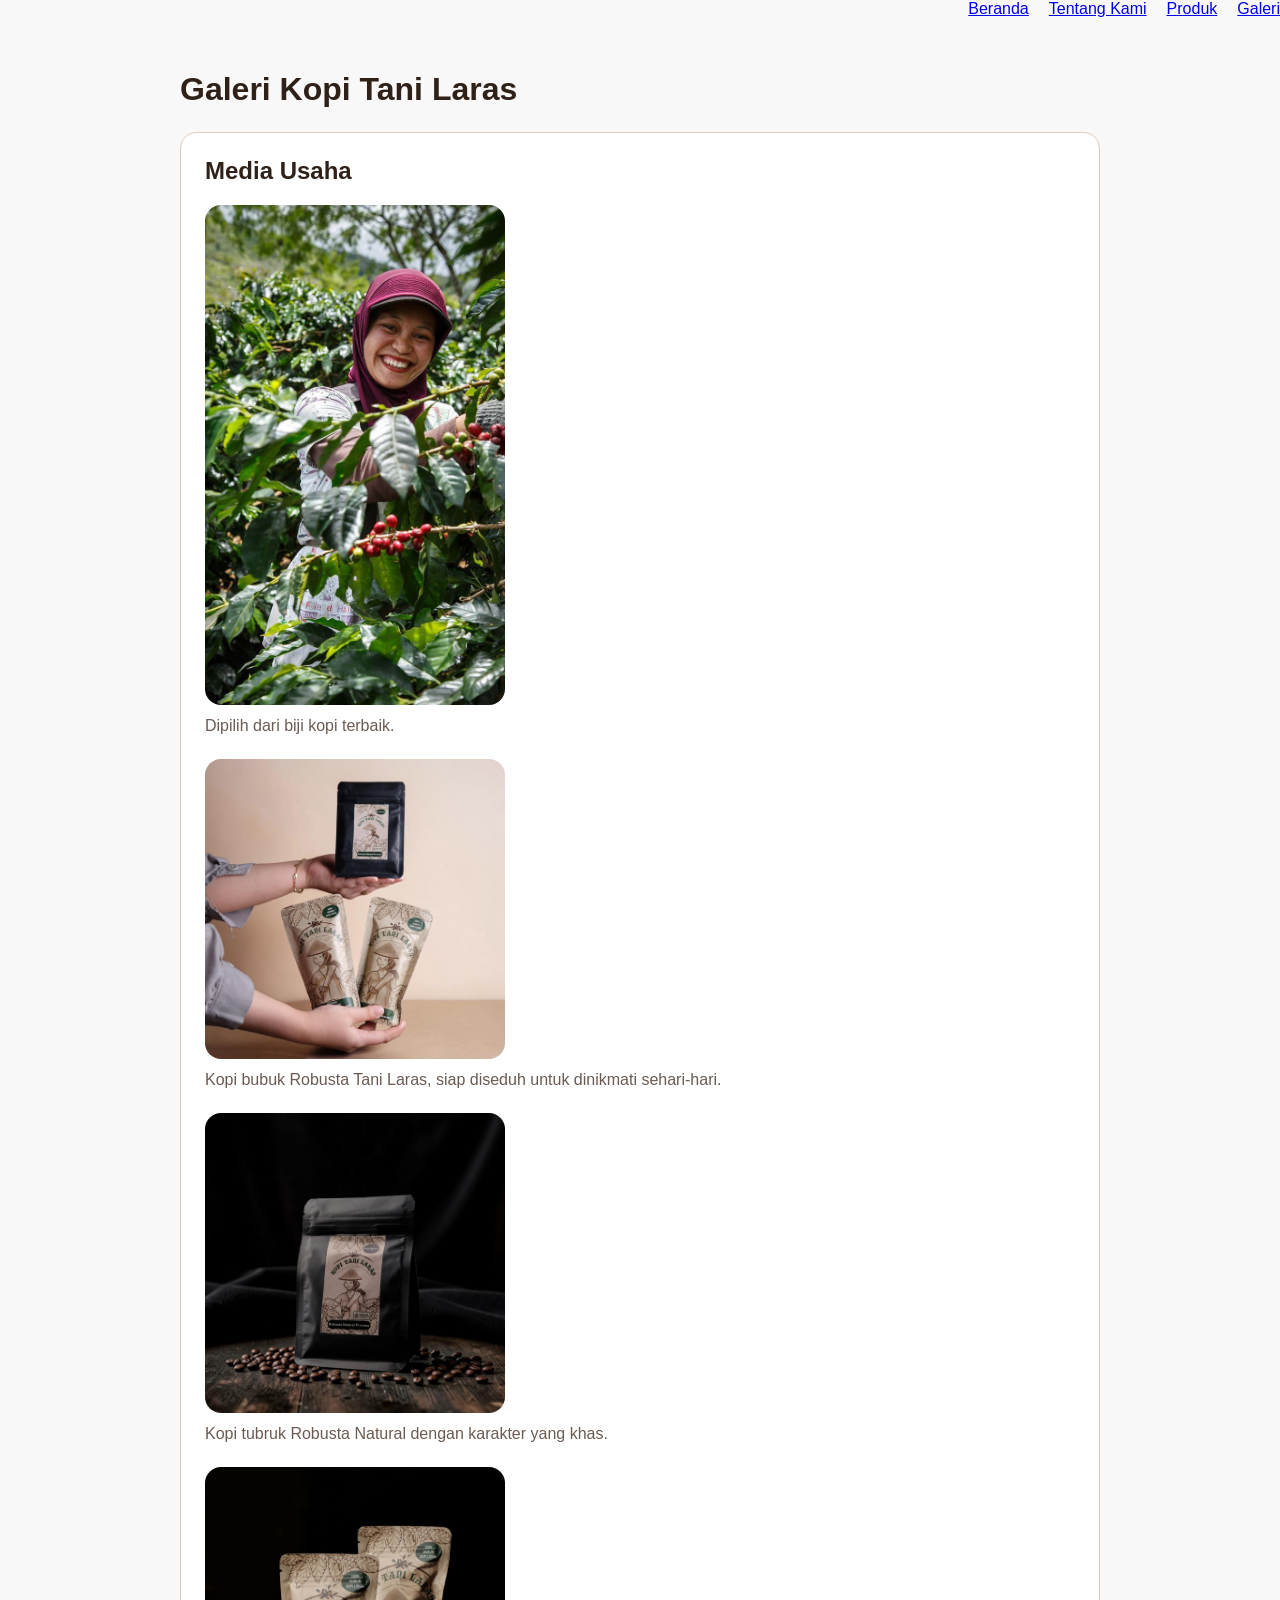
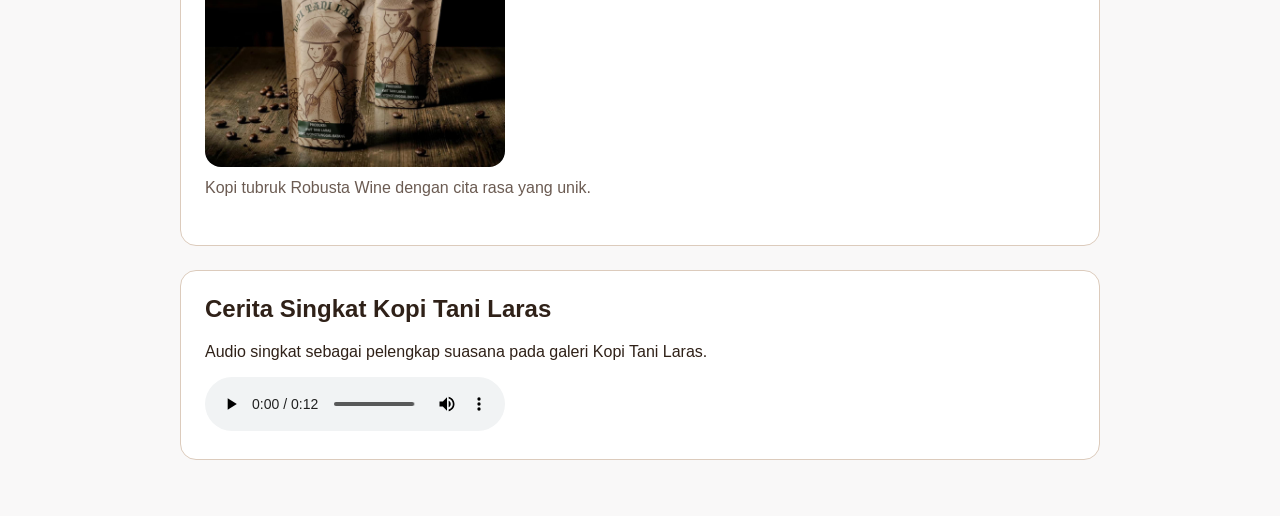
==== galeri.html @ 87e8023c "feat: tambah media dan tabel katalog" ====
<!doctype html>
<html lang="id">
  <head>
    <meta charset="utf-8" />
    <meta name="viewport" content="width=device-width, initial-scale=1" />
    <title>Galeri Kopi Tani Laras - Website UMKM</title>
    <link rel="stylesheet" href="css/style.css" />
  </head>

  <body>
    <nav class="nav" aria-label="Navigasi utama">
     <a href="index.html">Beranda</a>
     <a href="tentang.html">Tentang Kami</a>
     <a href="produk.html">Produk</a>
     <a href="galeri.html">Galeri</a>
    </nav>
    <main class="page">
      <h1>Galeri Kopi Tani Laras</h1>

      <section aria-labelledby="media-title">
        <h2 id="media-title">Media Usaha</h2>

        <div class="gallery-list">
          <figure class="media-card">
            <img
            class="crop-top"
            src="images/tanilaras.jpg"
            alt="Biji kopi Tani Laras"
            />
            <figcaption>
              Dipilih dari biji kopi terbaik.
            </figcaption>
          </figure>

            <figure class="media-card">
                <img
                src="images/kopibubuk.jpg"
                alt="Kopi bubuk Robusta Tani Laras"
                />
            <figcaption>
              Kopi bubuk Robusta Tani Laras, siap diseduh untuk dinikmati sehari-hari.
            </figcaption>
          </figure>

            <figure class="media-card">
                <img
                src="images/robustanatural.jpg"
                alt="Kopi tubruk Robusta Tani Laras"
                />
            <figcaption>
                Kopi tubruk Robusta Natural dengan karakter yang khas.
            </figcaption>
         </figure>

            <figure class="media-card">
                <img
                src="images/robustawine.jpg"
                alt="Kopi tubruk Robusta Tani Laras"
                />
                <figcaption>
                Kopi tubruk Robusta Wine dengan cita rasa yang unik.
            </figcaption>
        </div>
      </section>

      <section aria-labelledby="audio-title">
        <h2 id="audio-title">Cerita Singkat Kopi Tani Laras</h2>
        <p id="audio-note">
             Audio singkat sebagai pelengkap suasana pada galeri Kopi Tani Laras.
        </p>

      <audio controls aria-describedby="audio-note" src="assets/audio/nadakedai.mp3">
        Browser Anda tidak mendukung pemutar audio.
      </audio>
      </section>
    </main>
  </body>
</html>
---- css/style.css ----
body {
  margin: 0;
  color: #2f2118;
  background: #f9f8f8;
  font-family: Arial, sans-serif;
}

.page {
  max-width: 920px;
  margin: 0 auto;
  padding: 32px 20px;
}

.hero {
  padding: 36px;
  color: rgb(8, 79, 38);
  background: #e4ae588e;
  border-radius: 24px;
}

.eyebrow {
  margin: 0 0 8px;
  letter-spacing: 0.14em;
  text-transform: uppercase;
}

.products {
  padding-left: 1.2rem;
}

button {
  padding: 12px 18px;
  color: #2f2118;
  font-weight: 700;
  cursor: pointer;
  background: #ffd166;
  border: 0;
  border-radius: 999px;
}

nav {
  display: flex;
  justify-content: flex-end;
  gap: 20px;
}

.product-images {
  width: 280px;
  height: auto;
  border-radius: 25px;
  margin: 10px;
}

table {
  width: 100%;
  border-collapse: collapse;
}

caption {
  margin-bottom: 8px;
  font-weight: 700;
  text-align: left;
}

th,
td {
  padding: 10px;
  text-align: left;
  border: 1px solid #dccbbc;
}

img {
  width: 300px;
  max-width: 100%;
  height: auto;
  border-radius: 16px;
}

.crop-top {
  width: 300px;
  height: 500px;
  object-fit: cover;
  object-position: center bottom;
  border-radius: 16px;
}

figure {
  margin: 0 0 24px;
}

figcaption {
  margin-top: 8px;
  color: #6b5b52;
}

section {
  background: #ffffff;
  padding: 24px;
  margin: 24px 0;
  border: 1px solid #dccbbc;
  border-radius: 16px;
}

section h2 {
  margin-top: 0;
}

.products {
  padding-left: 20px;
}

.products li {
  margin-bottom: 18px;
}

.products h3 {
  margin-bottom: 6px;
}

figure {
  margin: 0 0 24px;
}

figcaption {
  margin-top: 8px;
  color: #6b5b52;
}
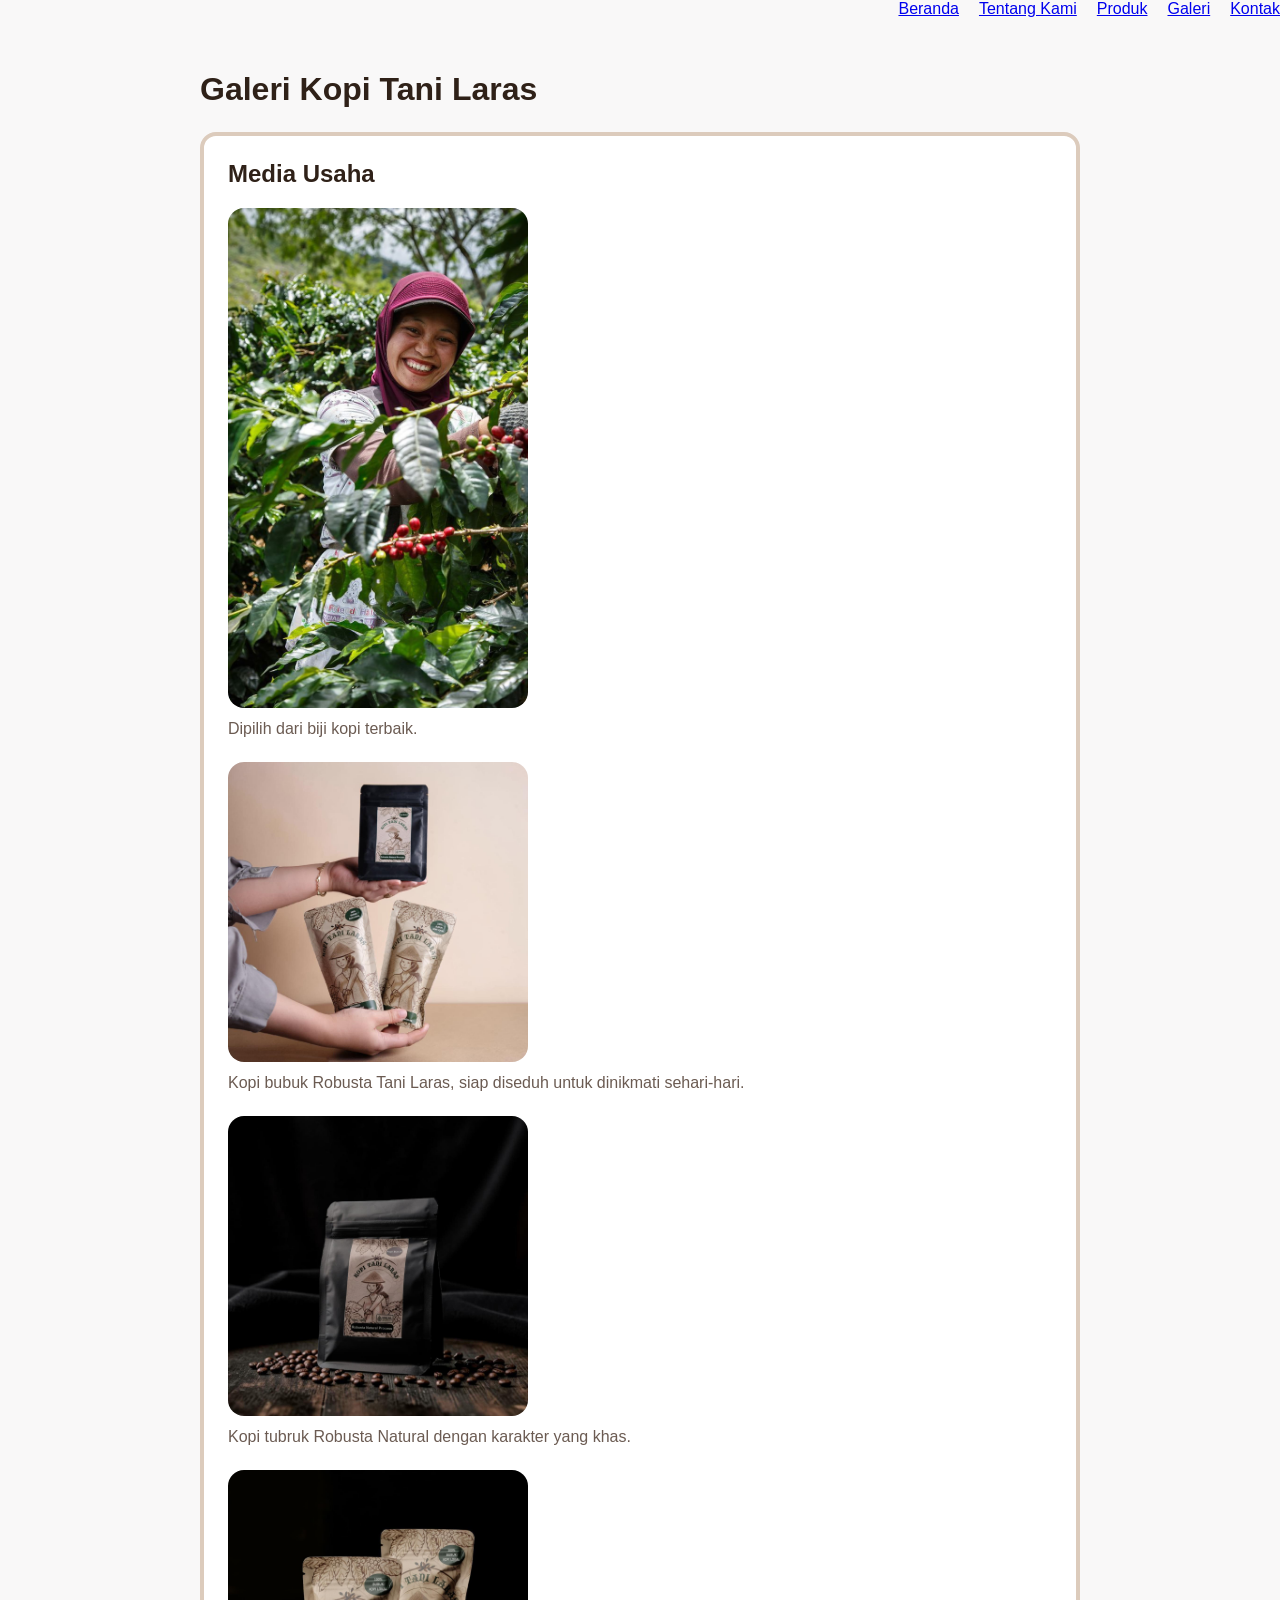
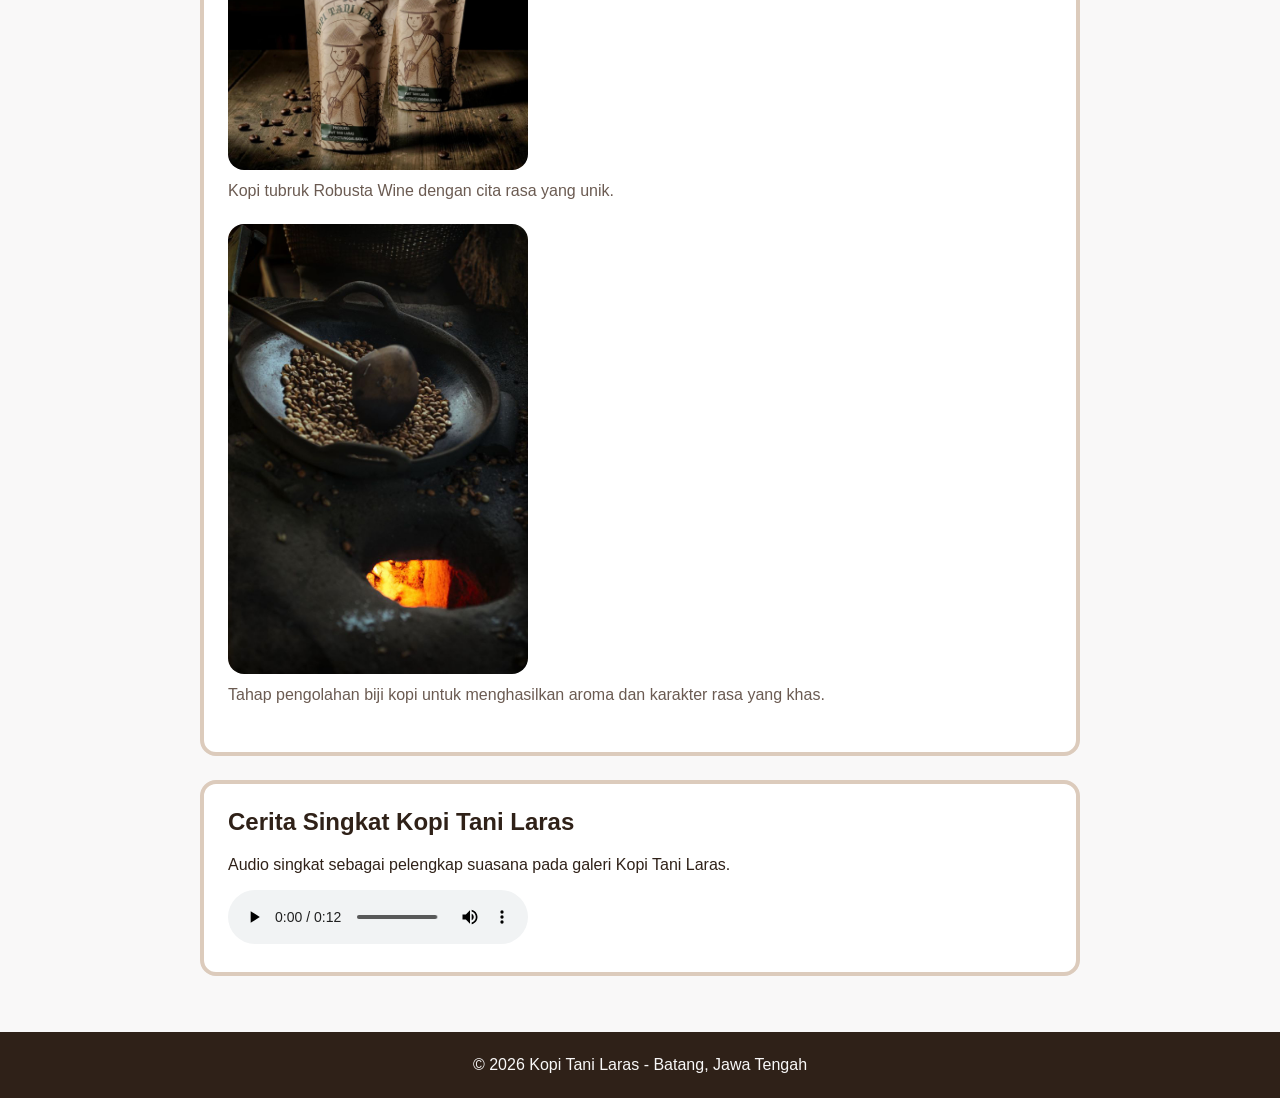
==== commit 6187113e: "feat(p04): tambah form kontak dan aksesibilitas" ====
--- a/galeri.html
+++ b/galeri.html
@@ -8,12 +8,13 @@
   </head>
 
   <body>
-    <nav class="nav" aria-label="Navigasi utama">
-     <a href="index.html">Beranda</a>
-     <a href="tentang.html">Tentang Kami</a>
-     <a href="produk.html">Produk</a>
-     <a href="galeri.html">Galeri</a>
-    </nav>
+  <nav class="nav" aria-label="Navigasi utama">
+    <a href="index.html">Beranda</a>
+    <a href="tentang.html">Tentang Kami</a>
+    <a href="produk.html">Produk</a>
+    <a href="galeri.html">Galeri</a>
+    <a href="kontak.html">Kontak</a>
+  </nav>
     <main class="page">
       <h1>Galeri Kopi Tani Laras</h1>
 
@@ -59,7 +60,18 @@
                 />
                 <figcaption>
                 Kopi tubruk Robusta Wine dengan cita rasa yang unik.
+                </figcaption>
+          </figure>
+
+            <figure class="media-card">
+                <img
+                src="images/sangrai.jpg"
+                alt="Kopi tubruk Robusta Tani Laras"
+                />
+                <figcaption>
+                Tahap pengolahan biji kopi untuk menghasilkan aroma dan karakter rasa yang khas.
             </figcaption>
+
         </div>
       </section>
 
@@ -74,5 +86,8 @@
       </audio>
       </section>
     </main>
+<footer class="footer">
+  <p>&copy; 2026 Kopi Tani Laras - Batang, Jawa Tengah</p>
+</footer>
   </body>
 </html>
--- a/css/style.css
+++ b/css/style.css
@@ -3,19 +3,66 @@
   color: #2f2118;
   background: #f9f8f8;
   font-family: Arial, sans-serif;
+  min-height: 100vh;
+  display: flex;
+  flex-direction: column;
 }
 
 .page {
+  width: 100%;
   max-width: 920px;
+  box-sizing: border-box;
   margin: 0 auto;
   padding: 32px 20px;
+  flex: 1;
 }
 
 .hero {
   padding: 36px;
-  color: rgb(8, 79, 38);
-  background: #e4ae588e;
+  color: rgb(228, 226, 219);
+  background-image:
+    linear-gradient(rgba(0, 0, 0, 0.35), rgba(0, 0, 0, 0.35)),
+    url("../images/hero.png");
+  background-size: cover;
+  background-position: center;
+  background-repeat: no-repeat;
+  border: none;
+  outline: none;
+  box-shadow: none;
   border-radius: 24px;
+  min-height: 240px;
+}
+
+.tentang-gambar {
+  padding: 0;
+  margin: 24px 0;
+  background: transparent;
+  border: none;
+  border-radius: 0;
+}
+
+.tentang-gambar img {
+  width: 100%;
+  height: 400px;
+  object-fit: cover;
+  display: block;
+  border-radius: 24px;
+}
+
+.tentang-isi {
+  margin-top: 24px;
+  padding: 28px;
+  background: #ffffff;
+  border-radius: 16px;
+   text-align: justify;
+}
+
+.tentang-isi h1 {
+  margin-top: 0;
+}
+
+#promoButton {
+  margin-top: 50px;
 }
 
 .eyebrow {
@@ -25,7 +72,15 @@
 }
 
 .products {
-  padding-left: 1.2rem;
+  padding-left: 20px;
+}
+
+.products li {
+  margin-bottom: 8px;
+}
+
+.products h3 {
+  margin-bottom: 6px;
 }
 
 button {
@@ -97,7 +152,7 @@
   background: #ffffff;
   padding: 24px;
   margin: 24px 0;
-  border: 1px solid #dccbbc;
+  border: 4px solid #dccbbc;
   border-radius: 16px;
 }
 
@@ -105,23 +160,44 @@
   margin-top: 0;
 }
 
-.products {
-  padding-left: 20px;
-}
-
-.products li {
-  margin-bottom: 18px;
-}
-
-.products h3 {
+.field {
+  margin-bottom: 16px;
+}
+
+.field label {
+  display: block;
   margin-bottom: 6px;
 }
 
-figure {
-  margin: 0 0 24px;
-}
-
-figcaption {
-  margin-top: 8px;
-  color: #6b5b52;
+fieldset {
+  margin: 0 0 16px;
+}
+
+#preview-form {
+  padding: 16px;
+  white-space: pre-wrap;
+  background: white;
+  border: 1px solid #dccbbc;
+}
+
+#pesan {
+  width: 100%;
+  min-height: 200px;
+  box-sizing: border-box;
+  resize: vertical;
+}
+
+.footer {
+  flex-shrink: 0;
+  width: 100%;
+  box-sizing: border-box;
+  margin-top: 0;
+  padding: 24px 20px;
+  text-align: center;
+  color: #f9f8f8;
+  background: #2f2118;
+}
+
+.footer p {
+  margin: 0;
 }
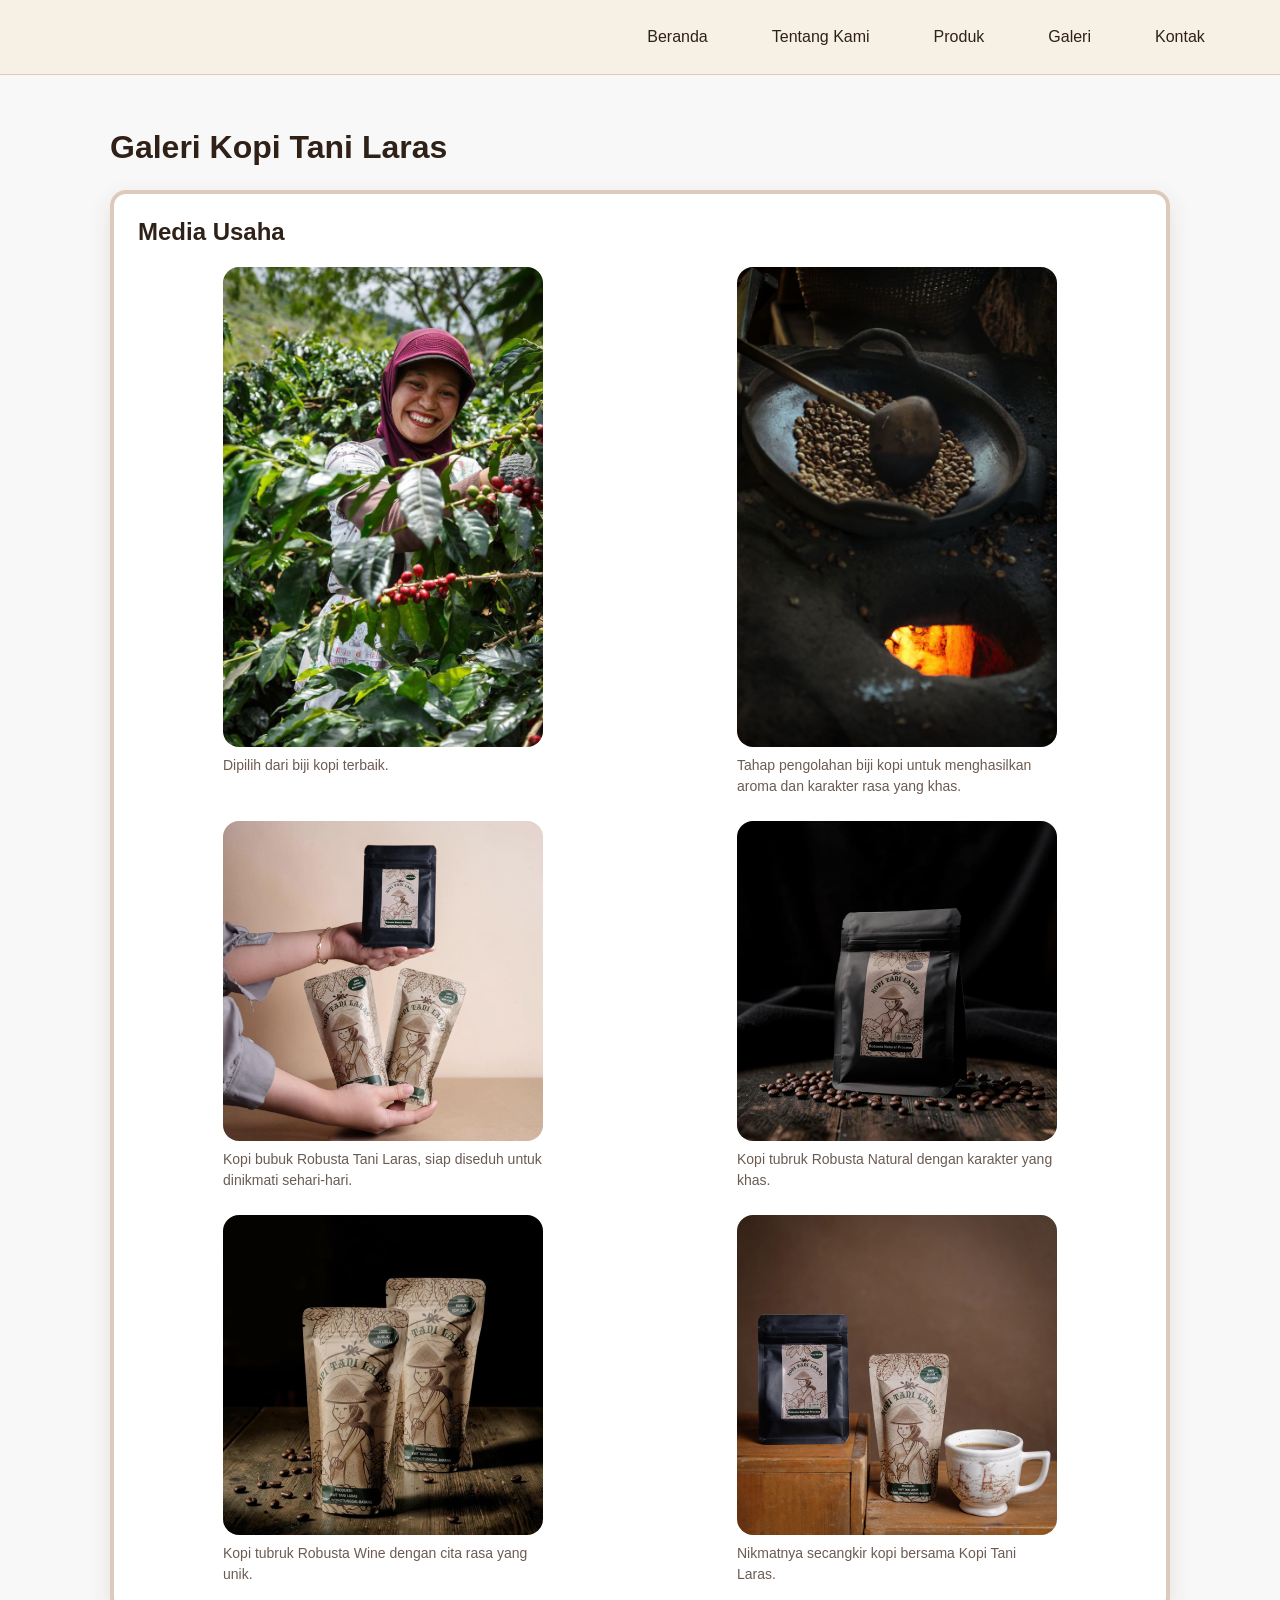
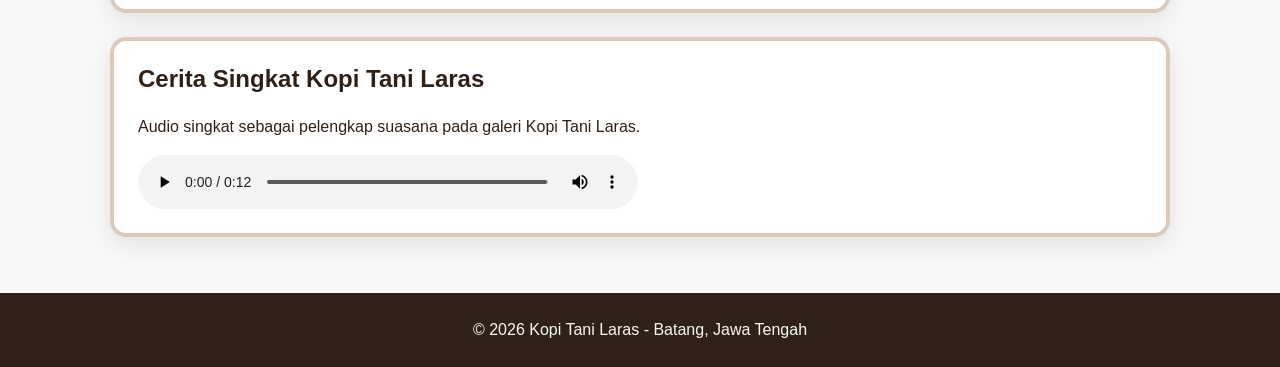
==== commit 7a042496: "fix: perbaiki halaman galeri" ====
--- a/galeri.html
+++ b/galeri.html
@@ -8,86 +8,102 @@
   </head>
 
   <body>
-  <nav class="nav" aria-label="Navigasi utama">
-    <a href="index.html">Beranda</a>
-    <a href="tentang.html">Tentang Kami</a>
-    <a href="produk.html">Produk</a>
-    <a href="galeri.html">Galeri</a>
-    <a href="kontak.html">Kontak</a>
-  </nav>
-    <main class="page">
+    <nav class="nav" aria-label="Navigasi utama">
+      <a href="index.html">Beranda</a>
+      <a href="tentang.html">Tentang Kami</a>
+      <a href="produk.html">Produk</a>
+      <a href="galeri.html">Galeri</a>
+      <a href="kontak.html">Kontak</a>
+    </nav>
+
+    <main class="page galeri-page">
       <h1>Galeri Kopi Tani Laras</h1>
 
       <section aria-labelledby="media-title">
         <h2 id="media-title">Media Usaha</h2>
 
-        <div class="gallery-list">
+        <div class="gallery-grid">
           <figure class="media-card">
             <img
-            class="crop-top"
-            src="images/tanilaras.jpg"
-            alt="Biji kopi Tani Laras"
+              src="images/tanilaras.jpg"
+              alt="Biji kopi Tani Laras"
             />
             <figcaption>
               Dipilih dari biji kopi terbaik.
             </figcaption>
           </figure>
 
-            <figure class="media-card">
-                <img
-                src="images/kopibubuk.jpg"
-                alt="Kopi bubuk Robusta Tani Laras"
-                />
+          <figure class="media-card">
+            <img
+              src="images/sangrai.jpg"
+              alt="Proses pengolahan biji kopi Tani Laras"
+            />
+            <figcaption>
+              Tahap pengolahan biji kopi untuk menghasilkan aroma dan karakter rasa yang khas.
+            </figcaption>
+          </figure>
+
+          <figure class="media-card">
+            <img
+              src="images/kopibubuk.jpg"
+              alt="Kopi bubuk Robusta Tani Laras"
+            />
             <figcaption>
               Kopi bubuk Robusta Tani Laras, siap diseduh untuk dinikmati sehari-hari.
             </figcaption>
           </figure>
 
-            <figure class="media-card">
-                <img
-                src="images/robustanatural.jpg"
-                alt="Kopi tubruk Robusta Tani Laras"
-                />
+          <figure class="media-card">
+            <img
+              src="images/robustanatural.jpg"
+              alt="Kopi tubruk Robusta Tani Laras"
+            />
             <figcaption>
-                Kopi tubruk Robusta Natural dengan karakter yang khas.
+              Kopi tubruk Robusta Natural dengan karakter yang khas.
             </figcaption>
-         </figure>
-
-            <figure class="media-card">
-                <img
-                src="images/robustawine.jpg"
-                alt="Kopi tubruk Robusta Tani Laras"
-                />
-                <figcaption>
-                Kopi tubruk Robusta Wine dengan cita rasa yang unik.
-                </figcaption>
           </figure>
 
-            <figure class="media-card">
-                <img
-                src="images/sangrai.jpg"
-                alt="Kopi tubruk Robusta Tani Laras"
-                />
-                <figcaption>
-                Tahap pengolahan biji kopi untuk menghasilkan aroma dan karakter rasa yang khas.
+          <figure class="media-card">
+            <img
+              src="images/robustawine.jpg"
+              alt="Kopi tubruk Robusta Tani Laras"
+            />
+            <figcaption>
+              Kopi tubruk Robusta Wine dengan cita rasa yang unik.
             </figcaption>
+          </figure>
 
+          <figure class="media-card">
+            <img
+              src="images/produk.jpg"
+              alt="Produk kopi Tani Laras"
+            />
+            <figcaption>
+              Nikmatnya secangkir kopi bersama Kopi Tani Laras.
+            </figcaption>
+          </figure>
         </div>
       </section>
 
       <section aria-labelledby="audio-title">
         <h2 id="audio-title">Cerita Singkat Kopi Tani Laras</h2>
+
         <p id="audio-note">
-             Audio singkat sebagai pelengkap suasana pada galeri Kopi Tani Laras.
+          Audio singkat sebagai pelengkap suasana pada galeri Kopi Tani Laras.
         </p>
 
-      <audio controls aria-describedby="audio-note" src="assets/audio/nadakedai.mp3">
-        Browser Anda tidak mendukung pemutar audio.
-      </audio>
+        <audio
+          controls
+          aria-describedby="audio-note"
+          src="assets/audio/nadakedai.mp3"
+        >
+          Browser Anda tidak mendukung pemutar audio.
+        </audio>
       </section>
     </main>
-<footer class="footer">
-  <p>&copy; 2026 Kopi Tani Laras - Batang, Jawa Tengah</p>
-</footer>
+
+    <footer class="footer">
+      <p>&copy; 2026 Kopi Tani Laras - Batang, Jawa Tengah</p>
+    </footer>
   </body>
 </html>
--- a/css/style.css
+++ b/css/style.css
@@ -1,8 +1,46 @@
+
+:root {
+  /* Warna */
+  --color-primary: #6f3b1f;
+  --color-primary-strong: #4b2715;
+  --color-text: #2f2118;
+  --color-muted: #6b5b52;
+  --color-background: #f9f8f8;
+  --color-surface: #ffffff;
+  --color-border: #dccbbc;
+  --color-accent: #ffd166;
+  --color-focus: #1d4ed8;
+
+  /* Jarak */
+  --space-1: 8px;
+  --space-2: 16px;
+  --space-3: 24px;
+  --space-4: 32px;
+  --space-5: 36px;
+
+  /* Sudut */
+  --radius-sm: 8px;
+  --radius-md: 16px;
+  --radius-lg: 24px;
+  --radius-pill: 999px;
+
+  /* Bayangan */
+  --shadow-card: 0 8px 24px rgb(47 33 24 / 10%);
+}
+
+*,
+*::before,
+*::after {
+  box-sizing: border-box;
+}
+
 body {
   margin: 0;
-  color: #2f2118;
-  background: #f9f8f8;
+  color: var(--color-text);
+  background: var(--color-background);
   font-family: Arial, sans-serif;
+  font-size: 1rem;
+  line-height: 1.6;
   min-height: 100vh;
   display: flex;
   flex-direction: column;
@@ -11,31 +49,44 @@
 .page {
   width: 100%;
   max-width: 920px;
-  box-sizing: border-box;
   margin: 0 auto;
-  padding: 32px 20px;
+  padding: var(--space-4) 20px;
   flex: 1;
 }
 
 .hero {
+  display: grid;
+  grid-template-columns: 1.2fr 0.8fr;
+  gap: var(--space-4);
+  align-items: center;
   padding: 36px;
   color: rgb(228, 226, 219);
-  background-image:
-    linear-gradient(rgba(0, 0, 0, 0.35), rgba(0, 0, 0, 0.35)),
-    url("../images/hero.png");
-  background-size: cover;
-  background-position: center;
-  background-repeat: no-repeat;
+  background: var(--color-primary);
   border: none;
   outline: none;
   box-shadow: none;
-  border-radius: 24px;
+  border-radius: var(--radius-lg);
   min-height: 240px;
+}
+
+.hero-image {
+  display: block;
+  width: 100%;
+  max-width: 400px;
+  height: auto;
+  justify-self: end;
+  border-radius: var(--radius-md);
+}
+
+h1,
+h2,
+h3 {
+  line-height: 1.2;
 }
 
 .tentang-gambar {
   padding: 0;
-  margin: 24px 0;
+  margin: var(--space-3) 0;
   background: transparent;
   border: none;
   border-radius: 0;
@@ -46,15 +97,15 @@
   height: 400px;
   object-fit: cover;
   display: block;
-  border-radius: 24px;
+  border-radius: var(--radius-lg);
 }
 
 .tentang-isi {
-  margin-top: 24px;
-  padding: 28px;
-  background: #ffffff;
-  border-radius: 16px;
-   text-align: justify;
+  margin-top: var(--space-3);
+  padding: var(--space-4);
+  background: var(--color-surface);
+  border-radius: var(--radius-md);
+  text-align: justify;
 }
 
 .tentang-isi h1 {
@@ -62,11 +113,11 @@
 }
 
 #promoButton {
-  margin-top: 50px;
+  margin-top: var(--space-5);
 }
 
 .eyebrow {
-  margin: 0 0 8px;
+  margin: 0 0 var(--space-1);
   letter-spacing: 0.14em;
   text-transform: uppercase;
 }
@@ -76,34 +127,97 @@
 }
 
 .products li {
-  margin-bottom: 8px;
+  margin-bottom: var(--space-1);
 }
 
 .products h3 {
-  margin-bottom: 6px;
+  margin-bottom: var(--space-1);
 }
 
 button {
-  padding: 12px 18px;
-  color: #2f2118;
+  padding: var(--space-2) 18px;
+  color: var(--color-text);
   font-weight: 700;
   cursor: pointer;
-  background: #ffd166;
+  background: var(--color-accent);
   border: 0;
-  border-radius: 999px;
-}
-
-nav {
-  display: flex;
+  border-radius: var(--radius-pill);
+}
+
+.nav {
+  display: flex;
+  gap: var(--space-2);
+  align-items: center;
   justify-content: flex-end;
-  gap: 20px;
+  flex-wrap: wrap;
+  width: 100%;
+  margin: 0;
+  padding: var(--space-2) 4%;
+  background: #f7f0e5;
+  border-bottom: 1px solid var(--color-border);
+}
+
+.nav a {
+  display: inline-block;
+  margin: 0 var(--space-1);
+  padding: var(--space-1) var(--space-2);
+  color: var(--color-text);
+  text-decoration: none;
+  border-radius: var(--radius-sm);
+}
+
+.nav a:visited {
+  color: var(--color-text);
+}
+
+.nav a:hover {
+  color: var(--color-primary);
+  background: #ead9c5;
+}
+
+.product-card {
+  position: relative;
+  display: flex;
+  flex-direction: column;
+  padding-top: 48px;
+}
+
+.product-badge {
+  position: absolute;
+  top: var(--space-2);
+  right: var(--space-2);
+  padding: 0.25rem var(--space-2);
+  color: var(--color-primary-strong);
+  font-size: 0.875rem;
+  font-weight: 800;
+  background: #fef3c7;
+  border-radius: var(--radius-pill);
+}
+
+.card-actions {
+  display: flex;
+  gap: var(--space-2);
+  align-items: center;
+  flex-wrap: wrap;
+  margin-top: auto;
+}
+
+.product-grid,
+.gallery-grid {
+  display: grid;
+  grid-template-columns: repeat(3, minmax(0, 1fr));
+  gap: var(--space-3);
+}
+
+.gallery-grid {
+  grid-template-columns: repeat(2, minmax(0, 1fr));
 }
 
 .product-images {
   width: 280px;
   height: auto;
-  border-radius: 25px;
-  margin: 10px;
+  border-radius: var(--radius-lg);
+  margin: var(--space-1);
 }
 
 table {
@@ -112,23 +226,23 @@
 }
 
 caption {
-  margin-bottom: 8px;
+  margin-bottom: var(--space-1);
   font-weight: 700;
   text-align: left;
 }
 
 th,
 td {
-  padding: 10px;
+  padding: var(--space-1);
   text-align: left;
-  border: 1px solid #dccbbc;
+  border: 1px solid var(--color-border);
 }
 
 img {
   width: 300px;
   max-width: 100%;
   height: auto;
-  border-radius: 16px;
+  border-radius: var(--radius-md);
 }
 
 .crop-top {
@@ -136,7 +250,7 @@
   height: 500px;
   object-fit: cover;
   object-position: center bottom;
-  border-radius: 16px;
+  border-radius: var(--radius-md);
 }
 
 figure {
@@ -145,15 +259,16 @@
 
 figcaption {
   margin-top: 8px;
-  color: #6b5b52;
+  color: var(--color-muted);
 }
 
 section {
-  background: #ffffff;
-  padding: 24px;
-  margin: 24px 0;
-  border: 4px solid #dccbbc;
-  border-radius: 16px;
+  background: var(--color-surface);
+  padding: var(--space-3);
+  margin: var(--space-3) 0;
+  border: 4px solid var(--color-border);
+  border-radius: var(--radius-md);
+  box-shadow: var(--shadow-card);
 }
 
 section h2 {
@@ -161,23 +276,45 @@
 }
 
 .field {
-  margin-bottom: 16px;
+  margin-bottom: var(--space-3);
 }
 
 .field label {
   display: block;
-  margin-bottom: 6px;
+  margin-bottom: var(--space-1);
+  font-weight: 700;
+}
+
+.field input,
+.field select,
+.field textarea {
+  width: 100%;
+  padding: var(--space-2);
+  color: inherit;
+  font: inherit;
+  background: var(--color-surface);
+  border: 1px solid var(--color-border);
+  border-radius: var(--radius-sm);
+}
+
+input[type="radio"],
+input[type="checkbox"] {
+  width: auto;
 }
 
 fieldset {
-  margin: 0 0 16px;
+  margin: 0 0 var(--space-3);
+  padding: var(--space-3);
+  border: 1px solid var(--color-border);
+  border-radius: var(--radius-sm);
 }
 
 #preview-form {
-  padding: 16px;
+  padding: var(--space-3);
   white-space: pre-wrap;
-  background: white;
-  border: 1px solid #dccbbc;
+  background: var(--color-surface);
+  border: 1px solid var(--color-border);
+  border-radius: var(--radius-sm);
 }
 
 #pesan {
@@ -187,17 +324,95 @@
   resize: vertical;
 }
 
+:focus-visible {
+  outline: 3px solid var(--color-focus);
+  outline-offset: 3px;
+}
+
 .footer {
-  flex-shrink: 0;
-  width: 100%;
-  box-sizing: border-box;
+  width: 100%;
   margin-top: 0;
-  padding: 24px 20px;
+  padding: var(--space-3) 20px;
   text-align: center;
-  color: #f9f8f8;
-  background: #2f2118;
+  color: var(--color-background);
+  background: var(--color-text);
 }
 
 .footer p {
   margin: 0;
+}
+
+.waktu-pilihan {
+  display: flex;
+  flex-wrap: wrap;
+  align-items: center;
+  gap: var(--space-2);
+}
+
+.waktu-pilihan legend {
+  width: 100%;
+}
+
+.waktu-pilihan .field {
+  display: flex;
+  align-items: center;
+  gap: var(--space-1);
+  margin-bottom: 0;
+}
+
+.topik-pilihan .field {
+  display: flex;
+  align-items: center;
+  gap: var(--space-1);
+  margin-bottom: var(--space-1);
+}
+
+.topik-pilihan .field label {
+  margin-bottom: 0;
+}
+
+.galeri-page {
+  max-width: 1100px;
+}
+
+.galeri-page .gallery-grid {
+  display: grid;
+  grid-template-columns: repeat(2, minmax(0, 1fr));
+  gap: var(--space-3);
+  align-items: start;
+}
+
+.galeri-page .media-card {
+  min-width: 0;
+  margin: 0;
+}
+
+.galeri-page .media-card img {
+  display: block;
+  width: 100%;
+  max-width: 320px;
+  height: auto;
+  margin: 0 auto;
+  border-radius: var(--radius-md);
+}
+
+.galeri-page .media-card figcaption {
+  max-width: 320px;
+  margin: 8px auto 0;
+  font-size: 14px;
+  line-height: 1.5;
+  text-align: left;
+}
+
+.galeri-page audio {
+  display: block;
+  width: 100%;
+  max-width: 500px;
+}
+
+.form-actions {
+  display: flex; 
+  justify-content: flex-start;
+  align-items: center;
+  gap: var(--space-2);
 }
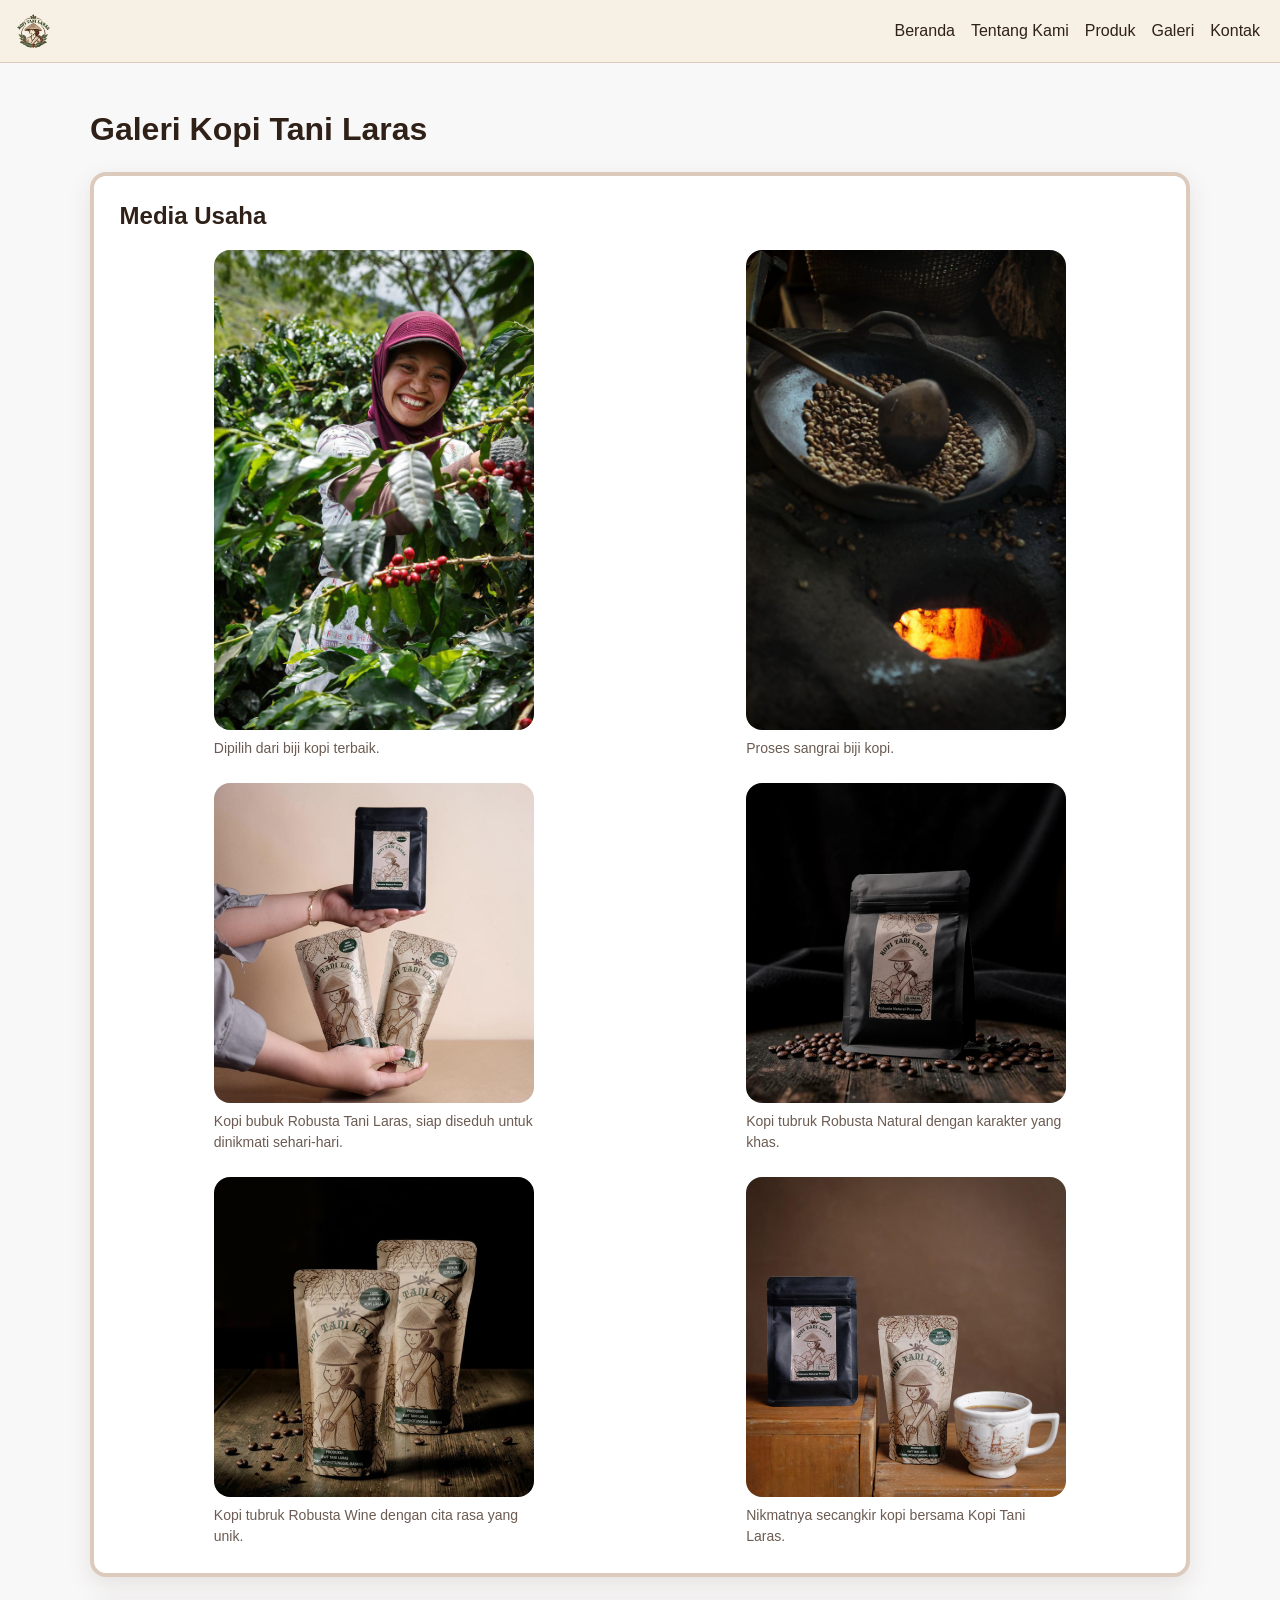
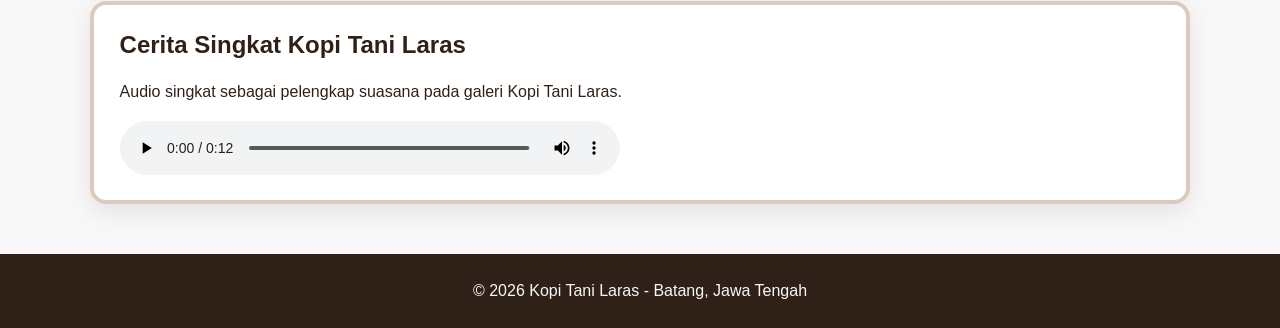
==== commit 3b56b1d8: "feat: terapkan responsive mobile-first" ====
--- a/galeri.html
+++ b/galeri.html
@@ -8,13 +8,20 @@
   </head>
 
   <body>
-    <nav class="nav" aria-label="Navigasi utama">
+
+  <nav class="nav" aria-label="Navigasi utama">
+    <a href="index.html" class="brand">
+      <img src="images/logo.png" alt="Logo Kopi Tani Laras" />
+    </a>
+
+    <div class="nav-links">
       <a href="index.html">Beranda</a>
       <a href="tentang.html">Tentang Kami</a>
       <a href="produk.html">Produk</a>
       <a href="galeri.html">Galeri</a>
       <a href="kontak.html">Kontak</a>
-    </nav>
+    </div>
+  </nav>
 
     <main class="page galeri-page">
       <h1>Galeri Kopi Tani Laras</h1>
@@ -23,65 +30,83 @@
         <h2 id="media-title">Media Usaha</h2>
 
         <div class="gallery-grid">
-          <figure class="media-card">
-            <img
-              src="images/tanilaras.jpg"
-              alt="Biji kopi Tani Laras"
-            />
-            <figcaption>
-              Dipilih dari biji kopi terbaik.
-            </figcaption>
-          </figure>
+        <figure class="media-card">
+        <img
+          src="images/tanilaras.jpg"
+          width="736"
+          height="1104"
+          loading="lazy"
+          alt="Biji kopi Tani Laras"
+        />
+        <figcaption>
+          Dipilih dari biji kopi terbaik.
+        </figcaption>
+      </figure>
 
-          <figure class="media-card">
-            <img
-              src="images/sangrai.jpg"
-              alt="Proses pengolahan biji kopi Tani Laras"
-            />
-            <figcaption>
-              Tahap pengolahan biji kopi untuk menghasilkan aroma dan karakter rasa yang khas.
-            </figcaption>
-          </figure>
+  <figure class="media-card">
+    <img
+        src="images/sangrai.jpg"
+        width="736"
+        height="1104"
+        loading="lazy"
+        alt="Proses pengolahan biji kopi Tani Laras"
+      />
+    <figcaption>
+        Proses sangrai biji kopi.
+    </figcaption>
+  </figure>
 
-          <figure class="media-card">
-            <img
-              src="images/kopibubuk.jpg"
-              alt="Kopi bubuk Robusta Tani Laras"
-            />
-            <figcaption>
-              Kopi bubuk Robusta Tani Laras, siap diseduh untuk dinikmati sehari-hari.
-            </figcaption>
-          </figure>
+  <figure class="media-card">
+    <img
+        src="images/kopibubuk.jpg"
+        width="1280"
+        height="1280"
+        loading="lazy"
+        alt="Kopi bubuk Robusta Tani Laras"
+      />
+    <figcaption>
+      Kopi bubuk Robusta Tani Laras, siap diseduh untuk dinikmati sehari-hari.
+    </figcaption>
+  </figure>
 
-          <figure class="media-card">
-            <img
-              src="images/robustanatural.jpg"
-              alt="Kopi tubruk Robusta Tani Laras"
-            />
-            <figcaption>
-              Kopi tubruk Robusta Natural dengan karakter yang khas.
-            </figcaption>
-          </figure>
+  <figure class="media-card">
+    <img
+      src="images/robustanatural.jpg"
+      width="1280"
+      height="1280"
+      loading="lazy"
+      alt="Kopi tubruk Robusta Natural Tani Laras"
+    />
+    <figcaption>
+      Kopi tubruk Robusta Natural dengan karakter yang khas.
+    </figcaption>
+  </figure>
 
-          <figure class="media-card">
-            <img
-              src="images/robustawine.jpg"
-              alt="Kopi tubruk Robusta Tani Laras"
-            />
-            <figcaption>
-              Kopi tubruk Robusta Wine dengan cita rasa yang unik.
-            </figcaption>
-          </figure>
+  <figure class="media-card">
+  <img
+    src="images/robustawine.jpg"
+    width="1280"
+    height="1280"
+    loading="lazy"
+    alt="Kopi tubruk Robusta Tani Laras"
+    />
+    <figcaption>
+      Kopi tubruk Robusta Wine dengan cita rasa yang unik.
+    </figcaption>
+  </figure>
 
-          <figure class="media-card">
-            <img
-              src="images/produk.jpg"
-              alt="Produk kopi Tani Laras"
-            />
-            <figcaption>
-              Nikmatnya secangkir kopi bersama Kopi Tani Laras.
-            </figcaption>
-          </figure>
+  <figure class="media-card">
+  <img
+    src="images/produk.jpg"
+    width="1280"
+    height="1280"
+    loading="lazy"
+    alt="Produk kopi Tani Laras"
+  />
+  <figcaption>
+    Nikmatnya secangkir kopi bersama Kopi Tani Laras.
+  </figcaption>
+</figure>
         </div>
       </section>
 
@@ -101,7 +126,6 @@
         </audio>
       </section>
     </main>
-
     <footer class="footer">
       <p>&copy; 2026 Kopi Tani Laras - Batang, Jawa Tengah</p>
     </footer>
--- a/css/style.css
+++ b/css/style.css
@@ -1,4 +1,3 @@
-
 :root {
   /* Warna */
   --color-primary: #6f3b1f;
@@ -28,6 +27,7 @@
   --shadow-card: 0 8px 24px rgb(47 33 24 / 10%);
 }
 
+/* DASAR */
 *,
 *::before,
 *::after {
@@ -47,35 +47,11 @@
 }
 
 .page {
-  width: 100%;
-  max-width: 920px;
-  margin: 0 auto;
-  padding: var(--space-4) 20px;
+  width: min(calc(100% - 2rem), 72rem);
+  min-width: 0;
+  margin-inline: auto;
+  padding-block: max(1rem, 2vw);
   flex: 1;
-}
-
-.hero {
-  display: grid;
-  grid-template-columns: 1.2fr 0.8fr;
-  gap: var(--space-4);
-  align-items: center;
-  padding: 36px;
-  color: rgb(228, 226, 219);
-  background: var(--color-primary);
-  border: none;
-  outline: none;
-  box-shadow: none;
-  border-radius: var(--radius-lg);
-  min-height: 240px;
-}
-
-.hero-image {
-  display: block;
-  width: 100%;
-  max-width: 400px;
-  height: auto;
-  justify-self: end;
-  border-radius: var(--radius-md);
 }
 
 h1,
@@ -84,36 +60,104 @@
   line-height: 1.2;
 }
 
-.tentang-gambar {
+img {
+  display: block;
+  max-width: 100%;
+  height: auto;
+  border-radius: var(--radius-md);
+}
+
+:focus-visible {
+  outline: 3px solid var(--color-focus);
+  outline-offset: 3px;
+}
+
+.nav {
+  display: flex;
+  flex-direction: column;
+  align-items: flex-start;
+  gap: 8px;
+  width: 100%;
+  margin: 0;
+  padding: 12px 16px;
+  background: #f7f0e5;
+  border-bottom: 1px solid var(--color-border);
+}
+
+.nav .brand {
+  display: block;
+  flex-shrink: 0;
+  margin: 0;
   padding: 0;
-  margin: var(--space-3) 0;
-  background: transparent;
+}
+
+.nav .brand img {
+  display: block;
+  width: 35px;
+  height: 35px;
+  object-fit: contain;
+}
+
+.nav-links {
+  display: flex;
+  flex-wrap: wrap;
+  align-items: center;
+  gap: 4px 12px;
+  width: 100%;
+  min-width: 0;
+}
+
+.nav-links a {
+  display: inline-block;
+  margin: 0;
+  padding: 6px 4px;
+  color: var(--color-text);
+  text-decoration: none;
+  border-radius: var(--radius-sm);
+}
+
+.nav-links a:visited {
+  color: var(--color-text);
+}
+
+.nav-links a:hover {
+  color: var(--color-primary);
+  background: #ead9c5;
+}
+
+.hero {
+  display: grid;
+  grid-template-columns: minmax(0, 1fr);
+  gap: var(--space-4);
+  align-items: center;
+  width: 100%;
+  max-width: 72rem;
+  min-width: 0;
+  margin-inline: auto;
+  padding: clamp(1rem, 4vw, 2.25rem);
+  color: rgb(228 226 219);
+  background: var(--color-primary);
   border: none;
-  border-radius: 0;
-}
-
-.tentang-gambar img {
-  width: 100%;
-  height: 400px;
-  object-fit: cover;
-  display: block;
   border-radius: var(--radius-lg);
-}
-
-.tentang-isi {
-  margin-top: var(--space-3);
-  padding: var(--space-4);
-  background: var(--color-surface);
+  box-shadow: none;
+}
+
+.hero > * {
+  min-width: 0;
+}
+
+.hero h1 {
+  font-size: clamp(1.75rem, 1.25rem + 2vw, 3rem);
+  line-height: 1.2;
+}
+
+.hero-image {
+  display: block;
+  width: 100%;
+  max-width: 400px;
+  height: auto;
+  justify-self: center;
   border-radius: var(--radius-md);
-  text-align: justify;
-}
-
-.tentang-isi h1 {
-  margin-top: 0;
-}
-
-#promoButton {
-  margin-top: var(--space-5);
 }
 
 .eyebrow {
@@ -122,18 +166,11 @@
   text-transform: uppercase;
 }
 
-.products {
-  padding-left: 20px;
-}
-
-.products li {
-  margin-bottom: var(--space-1);
-}
-
-.products h3 {
-  margin-bottom: var(--space-1);
-}
-
+#promoButton {
+  margin-top: var(--space-3);
+}
+
+/* TOMBOL */
 button {
   padding: var(--space-2) 18px;
   color: var(--color-text);
@@ -144,41 +181,65 @@
   border-radius: var(--radius-pill);
 }
 
-.nav {
-  display: flex;
-  gap: var(--space-2);
-  align-items: center;
-  justify-content: flex-end;
-  flex-wrap: wrap;
-  width: 100%;
-  margin: 0;
-  padding: var(--space-2) 4%;
-  background: #f7f0e5;
-  border-bottom: 1px solid var(--color-border);
-}
-
-.nav a {
-  display: inline-block;
-  margin: 0 var(--space-1);
-  padding: var(--space-1) var(--space-2);
-  color: var(--color-text);
-  text-decoration: none;
-  border-radius: var(--radius-sm);
-}
-
-.nav a:visited {
-  color: var(--color-text);
-}
-
-.nav a:hover {
-  color: var(--color-primary);
-  background: #ead9c5;
+/* TENTANG KAMI */
+.tentang-gambar {
+  padding: 0;
+  margin: var(--space-3) 0;
+  background: transparent;
+  border: none;
+  border-radius: 0;
+  box-shadow: none;
+  overflow: hidden;
+}
+
+.tentang-gambar img {
+  display: block;
+  width: 100%;
+  height: 455px;
+  object-fit: cover;
+  object-position: center center;
+  border: none;
+  outline: none;
+  box-shadow: none;
+  border-radius: var(--radius-lg);
+}
+
+.tentang-isi {
+  margin-top: var(--space-3);
+  padding: var(--space-4);
+  background: var(--color-surface);
+  border-radius: var(--radius-md);
+  text-align: justify;
+}
+
+.tentang-isi h1 {
+  margin-top: 0;
+}
+
+/* PRODUK */
+.products {
+  padding-left: 20px;
+}
+
+.products li {
+  margin-bottom: var(--space-1);
+}
+
+.products h3 {
+  margin-bottom: var(--space-1);
+}
+
+.product-grid {
+  display: grid;
+  grid-template-columns: minmax(0, 1fr);
+  gap: var(--space-3);
 }
 
 .product-card {
   position: relative;
   display: flex;
   flex-direction: column;
+  min-width: 0;
   padding-top: 48px;
 }
 
@@ -194,6 +255,15 @@
   border-radius: var(--radius-pill);
 }
 
+.product-images {
+  display: block;
+  width: 100%;
+  max-width: 280px;
+  height: auto;
+  margin: var(--space-1) 0;
+  border-radius: var(--radius-lg);
+}
+
 .card-actions {
   display: flex;
   gap: var(--space-2);
@@ -202,24 +272,82 @@
   margin-top: auto;
 }
 
-.product-grid,
-.gallery-grid {
+/* GALERI */
+.gallery-grid,
+.galeri-page .gallery-grid {
   display: grid;
-  grid-template-columns: repeat(3, minmax(0, 1fr));
+  grid-template-columns: minmax(0, 1fr);
   gap: var(--space-3);
-}
-
-.gallery-grid {
-  grid-template-columns: repeat(2, minmax(0, 1fr));
-}
-
-.product-images {
-  width: 280px;
+  align-items: start;
+}
+
+.galeri-page {
+  max-width: 1100px;
+}
+
+.galeri-page .media-card {
+  min-width: 0;
+  margin: 0;
+}
+
+.galeri-page .media-card img {
+  display: block;
+  width: 100%;
+  max-width: 320px;
   height: auto;
-  border-radius: var(--radius-lg);
-  margin: var(--space-1);
-}
-
+  margin: 0 auto;
+  border-radius: var(--radius-md);
+}
+
+.galeri-page .media-card figcaption {
+  max-width: 320px;
+  margin: 8px auto 0;
+  font-size: 14px;
+  line-height: 1.5;
+  text-align: left;
+}
+
+.galeri-page audio {
+  display: block;
+  width: 100%;
+  max-width: 500px;
+}
+
+.crop-top {
+  width: 100%;
+  max-width: 300px;
+  height: auto;
+  aspect-ratio: 3 / 5;
+  object-fit: cover;
+  object-position: center bottom;
+  border-radius: var(--radius-md);
+}
+
+figure {
+  margin: 0 0 24px;
+}
+
+figcaption {
+  margin-top: 8px;
+  color: var(--color-muted);
+}
+
+/* SECTION */
+section {
+  min-width: 0;
+  padding: max(1rem, 2vw);
+  margin: var(--space-3) 0;
+  background: var(--color-surface);
+  border: 4px solid var(--color-border);
+  border-radius: var(--radius-md);
+  box-shadow: var(--shadow-card);
+}
+
+section h2 {
+  margin-top: 0;
+}
+
+/* TABEL */
 table {
   width: 100%;
   border-collapse: collapse;
@@ -238,43 +366,27 @@
   border: 1px solid var(--color-border);
 }
 
-img {
-  width: 300px;
+/* Pembungkus tabel jika tabel terlalu lebar */
+.table-scroll {
+  width: 100%;
   max-width: 100%;
-  height: auto;
-  border-radius: var(--radius-md);
-}
-
-.crop-top {
-  width: 300px;
-  height: 500px;
-  object-fit: cover;
-  object-position: center bottom;
-  border-radius: var(--radius-md);
-}
-
-figure {
-  margin: 0 0 24px;
-}
-
-figcaption {
-  margin-top: 8px;
-  color: var(--color-muted);
-}
-
-section {
-  background: var(--color-surface);
-  padding: var(--space-3);
-  margin: var(--space-3) 0;
-  border: 4px solid var(--color-border);
-  border-radius: var(--radius-md);
-  box-shadow: var(--shadow-card);
-}
-
-section h2 {
-  margin-top: 0;
-}
-
+  overflow-x: auto;
+  -webkit-overflow-scrolling: touch;
+}
+
+.table-scroll table {
+  width: 100%;
+  min-width: 420px;
+  border-collapse: collapse;
+}
+
+.table-scroll th,
+.table-scroll td {
+  padding: 8px 12px;
+  white-space: normal;
+}
+
+/* FORM */
 .field {
   margin-bottom: var(--space-3);
 }
@@ -289,6 +401,7 @@
 .field select,
 .field textarea {
   width: 100%;
+  min-width: 0;
   padding: var(--space-2);
   color: inherit;
   font: inherit;
@@ -303,6 +416,7 @@
 }
 
 fieldset {
+  min-width: 0;
   margin: 0 0 var(--space-3);
   padding: var(--space-3);
   border: 1px solid var(--color-border);
@@ -312,6 +426,7 @@
 #preview-form {
   padding: var(--space-3);
   white-space: pre-wrap;
+  overflow-wrap: anywhere;
   background: var(--color-surface);
   border: 1px solid var(--color-border);
   border-radius: var(--radius-sm);
@@ -324,11 +439,44 @@
   resize: vertical;
 }
 
-:focus-visible {
-  outline: 3px solid var(--color-focus);
-  outline-offset: 3px;
-}
-
+.form-actions {
+  display: flex;
+  flex-wrap: wrap;
+  justify-content: flex-start;
+  align-items: center;
+  gap: var(--space-2);
+}
+
+.waktu-pilihan {
+  display: flex;
+  flex-wrap: wrap;
+  align-items: center;
+  gap: var(--space-2);
+}
+
+.waktu-pilihan legend {
+  width: 100%;
+}
+
+.waktu-pilihan .field {
+  display: flex;
+  align-items: center;
+  gap: var(--space-1);
+  margin-bottom: 0;
+}
+
+.topik-pilihan .field {
+  display: flex;
+  align-items: center;
+  gap: var(--space-1);
+  margin-bottom: var(--space-1);
+}
+
+.topik-pilihan .field label {
+  margin-bottom: 0;
+}
+
+/* FOOTER */
 .footer {
   width: 100%;
   margin-top: 0;
@@ -342,77 +490,76 @@
   margin: 0;
 }
 
-.waktu-pilihan {
-  display: flex;
-  flex-wrap: wrap;
-  align-items: center;
-  gap: var(--space-2);
-}
-
-.waktu-pilihan legend {
-  width: 100%;
-}
-
-.waktu-pilihan .field {
-  display: flex;
-  align-items: center;
-  gap: var(--space-1);
-  margin-bottom: 0;
-}
-
-.topik-pilihan .field {
-  display: flex;
-  align-items: center;
-  gap: var(--space-1);
-  margin-bottom: var(--space-1);
-}
-
-.topik-pilihan .field label {
-  margin-bottom: 0;
-}
-
-.galeri-page {
-  max-width: 1100px;
-}
-
-.galeri-page .gallery-grid {
-  display: grid;
-  grid-template-columns: repeat(2, minmax(0, 1fr));
-  gap: var(--space-3);
-  align-items: start;
-}
-
-.galeri-page .media-card {
-  min-width: 0;
-  margin: 0;
-}
-
-.galeri-page .media-card img {
-  display: block;
-  width: 100%;
-  max-width: 320px;
-  height: auto;
-  margin: 0 auto;
-  border-radius: var(--radius-md);
-}
-
-.galeri-page .media-card figcaption {
-  max-width: 320px;
-  margin: 8px auto 0;
-  font-size: 14px;
-  line-height: 1.5;
-  text-align: left;
-}
-
-.galeri-page audio {
-  display: block;
-  width: 100%;
-  max-width: 500px;
-}
-
-.form-actions {
-  display: flex; 
-  justify-content: flex-start;
-  align-items: center;
-  gap: var(--space-2);
+/* BREAKPOINT 42rem / 672px */
+@media (min-width: 42rem) {
+  .nav {
+    flex-direction: row;
+    justify-content: space-between;
+    align-items: center;
+    gap: 16px;
+  }
+
+  .nav-links {
+    flex: 1;
+    width: auto;
+    justify-content: flex-end;
+    gap: 4px 8px;
+  }
+
+  .gallery-grid,
+  .galeri-page .gallery-grid {
+    grid-template-columns: repeat(2, minmax(0, 1fr));
+  }
+}
+
+/* BREAKPOINT 48rem / 768px */
+@media (min-width: 48rem) {
+  .hero {
+    grid-template-columns:
+      minmax(0, 1.2fr)
+      minmax(0, 0.8fr);
+    gap: var(--space-4);
+  }
+
+  .hero-image {
+    justify-self: end;
+  }
+
+  .product-grid {
+    grid-template-columns: repeat(2, minmax(0, 1fr));
+  }
+}
+
+/* BREAKPOINT 60rem / 960px */
+@media (min-width: 60rem) {
+  .product-grid {
+    grid-template-columns: repeat(3, minmax(0, 1fr));
+  }
+}
+
+/* Tampilan mobile */
+@media (max-width: 480px) {
+  .page {
+    padding: 24px 16px;
+  }
+
+  .tentang-gambar {
+    margin: 16px 0 24px;
+  }
+
+  .tentang-gambar img {
+    width: 100%;
+    height: auto;
+    object-fit: cover;
+  }
+
+  .tentang-isi {
+    margin-top: 24px;
+    padding: 16px 12px;
+  }
+
+  .tentang-isi h1 {
+    font-size: clamp(1.25rem, 5vw, 1.5rem);
+    overflow-wrap: break-word;
+  }
 }
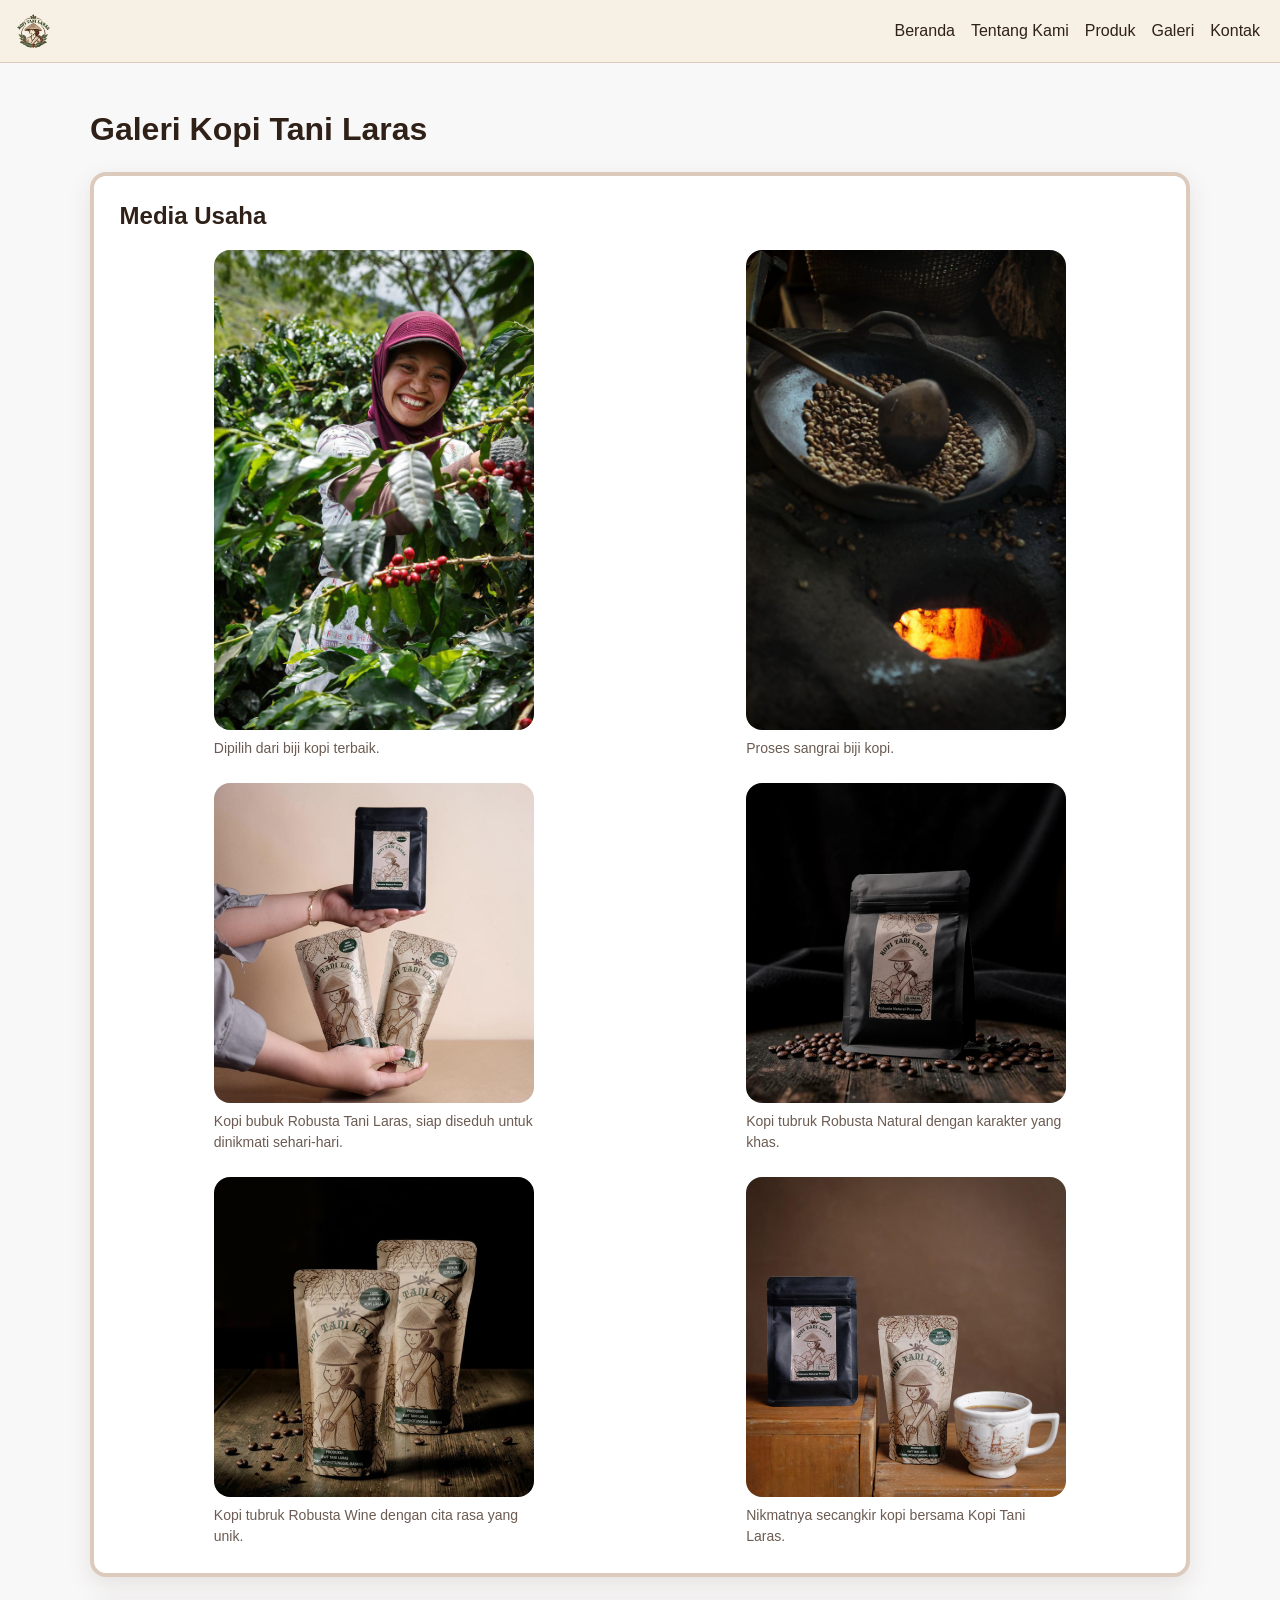
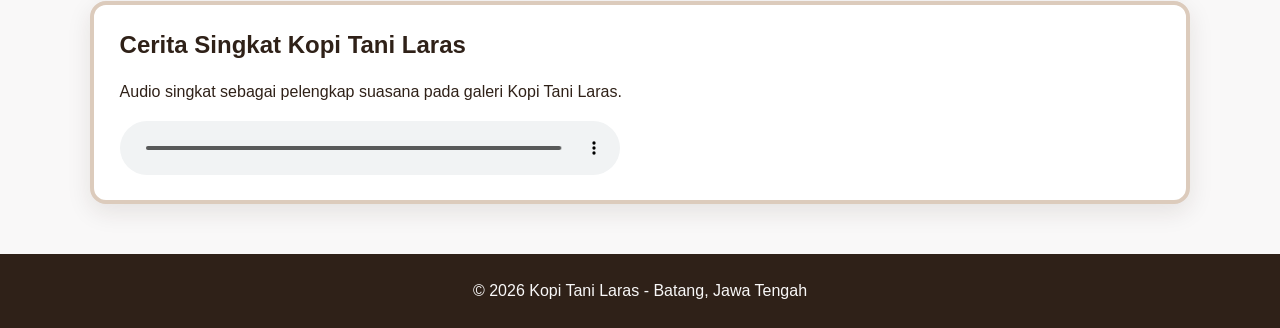
==== commit 7e27d5a8: "feat: tambahkan data produk dengan javascript" ====
--- a/galeri.html
+++ b/galeri.html
@@ -5,6 +5,7 @@
     <meta name="viewport" content="width=device-width, initial-scale=1" />
     <title>Galeri Kopi Tani Laras - Website UMKM</title>
     <link rel="stylesheet" href="css/style.css" />
+    <script src="js/app.js" defer></script>
   </head>
 
   <body>
@@ -14,7 +15,17 @@
       <img src="images/logo.png" alt="Logo Kopi Tani Laras" />
     </a>
 
-    <div class="nav-links">
+  <button
+  class="menu-toggle"
+  type="button"
+  aria-label="Buka menu navigasi"
+  aria-expanded="false"
+  aria-controls="nav-links"
+  >
+    ☰
+  </button>
+
+    <div class="nav-links" id="nav-links">
       <a href="index.html">Beranda</a>
       <a href="tentang.html">Tentang Kami</a>
       <a href="produk.html">Produk</a>
@@ -129,5 +140,6 @@
     <footer class="footer">
       <p>&copy; 2026 Kopi Tani Laras - Batang, Jawa Tengah</p>
     </footer>
+    <script src="js/script.js"></script>
   </body>
 </html>
--- a/css/style.css
+++ b/css/style.css
@@ -562,4 +562,114 @@
     font-size: clamp(1.25rem, 5vw, 1.5rem);
     overflow-wrap: break-word;
   }
+}
+
+/* Hamburger menu untuk tampilan mobile */
+.menu-toggle {
+  display: block;
+  padding: 6px 12px;
+  font-size: 1.5rem;
+  line-height: 1.2;
+  background: transparent;
+  color: var(--color-text);
+  border: 1px solid var(--color-border);
+  border-radius: var(--radius-sm);
+}
+
+.nav {
+  display: grid;
+  grid-template-columns: minmax(0, 1fr) auto;
+  align-items: center;
+  gap: 8px 16px;
+}
+
+.nav-links {
+  display: none;
+  grid-column: 1 / -1;
+  flex-direction: column;
+  align-items: stretch;
+  width: 100%;
+}
+
+.nav-links.is-open {
+  display: flex;
+}
+
+.nav-links a {
+  padding: 10px 8px;
+}
+
+/* Desktop: tampilkan menu biasa */
+@media (min-width: 42rem) {
+  .nav {
+    display: flex;
+    flex-direction: row;
+    justify-content: space-between;
+    align-items: center;
+  }
+
+  .menu-toggle {
+    display: none;
+  }
+
+  .nav-links,
+  .nav-links.is-open {
+    display: flex;
+    flex-direction: row;
+    flex-wrap: wrap;
+    align-items: center;
+    justify-content: flex-end;
+    width: auto;
+  }
+
+  .nav-links a {
+    padding: 6px 4px;
+  }
+}
+
+/* Tampilan produk dari JavaScript */
+.js-product-grid {
+  display: grid;
+  grid-template-columns: repeat(auto-fit, minmax(220px, 1fr));
+  gap: 20px;
+  margin-top: 20px;
+}
+
+.js-product-card {
+  padding: 20px;
+  border: 1px solid #e2d2c2;
+  border-radius: 14px;
+  background: #fff;
+  box-shadow: 0 4px 12px rgba(0, 0, 0, 0.06);
+}
+
+.js-product-card h3 {
+  margin-top: 0;
+  color: #2f2118;
+}
+
+.js-product-card .price {
+  font-size: 1.1rem;
+  font-weight: 700;
+}
+
+.stock-badge {
+  display: inline-block;
+  margin-top: 8px;
+  padding: 6px 12px;
+  border-radius: 20px;
+  font-size: 0.85rem;
+  font-weight: 700;
+  background: #dcfce7;
+  color: #166534;
+}
+
+.stock-badge.warning {
+  background: #fef3c7;
+  color: #92400e;
+}
+
+.stock-badge.empty {
+  background: #fee2e2;
+  color: #991b1b;
 }
